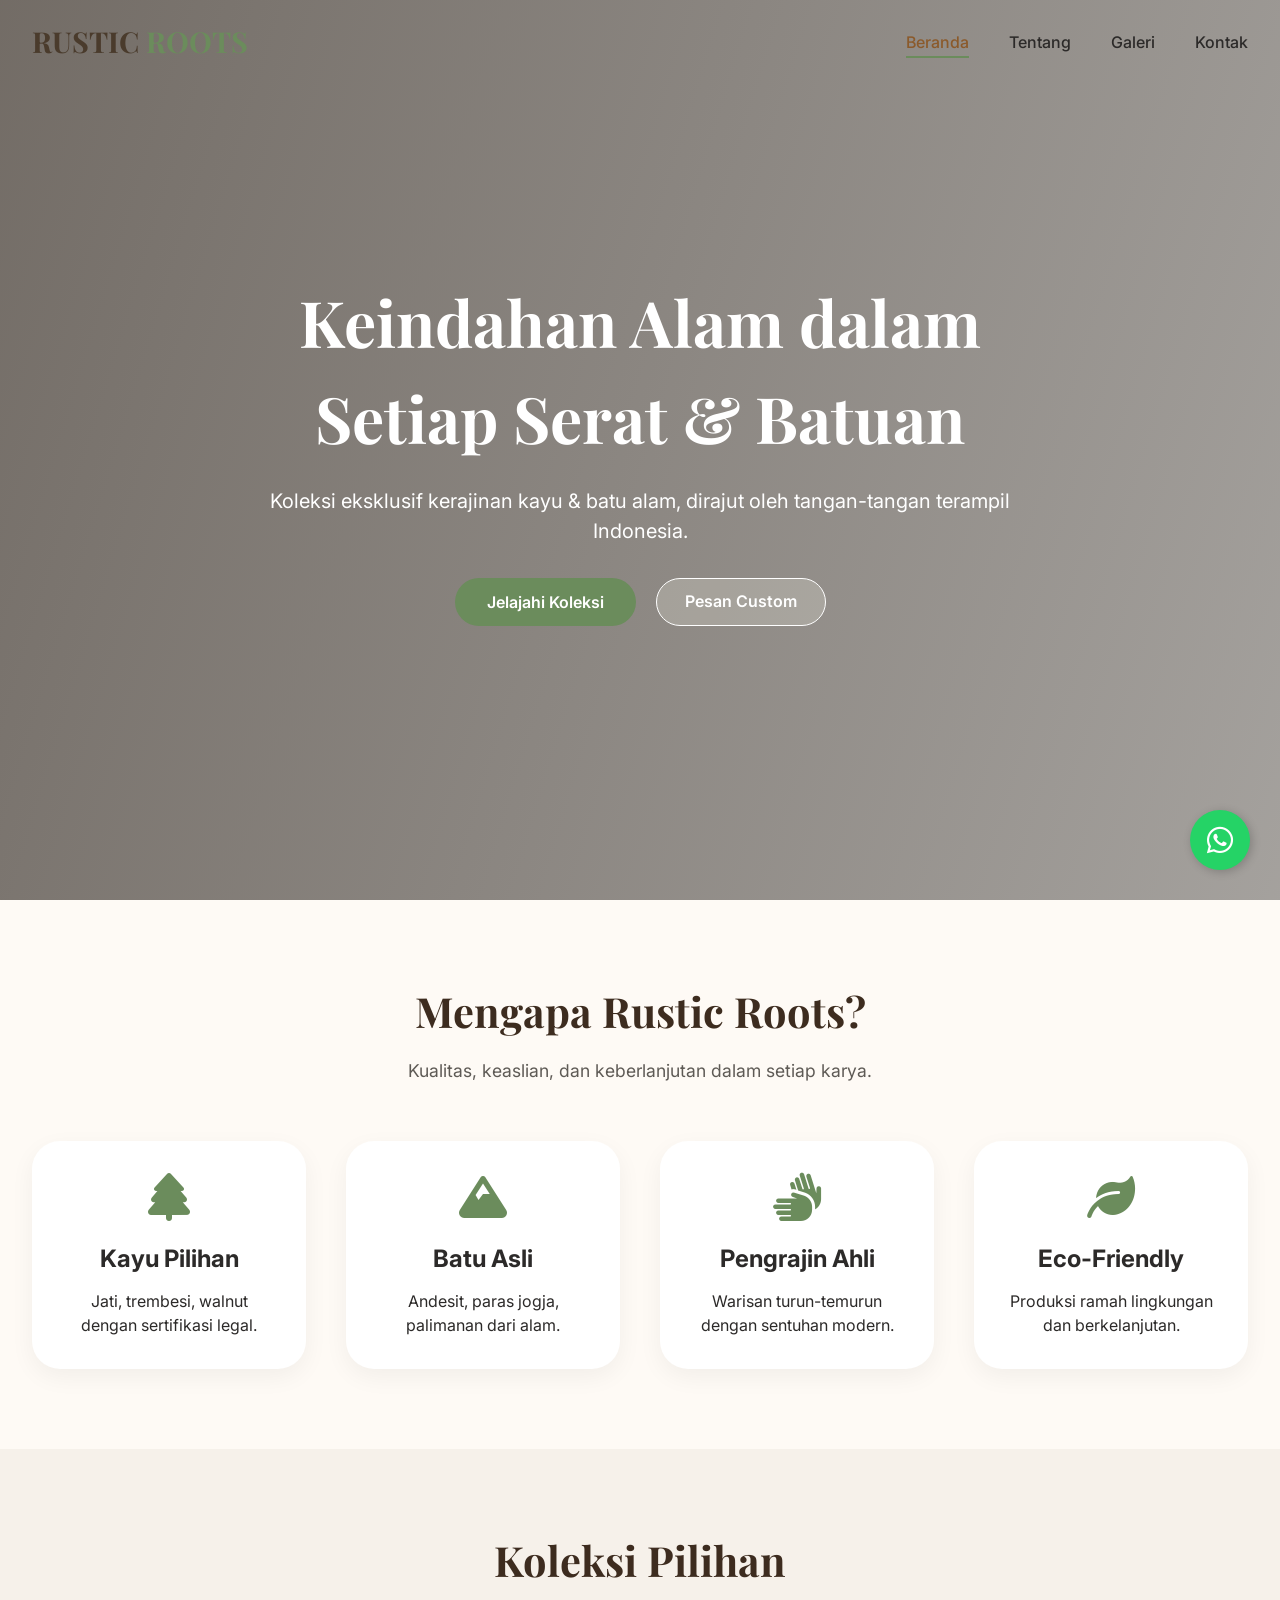
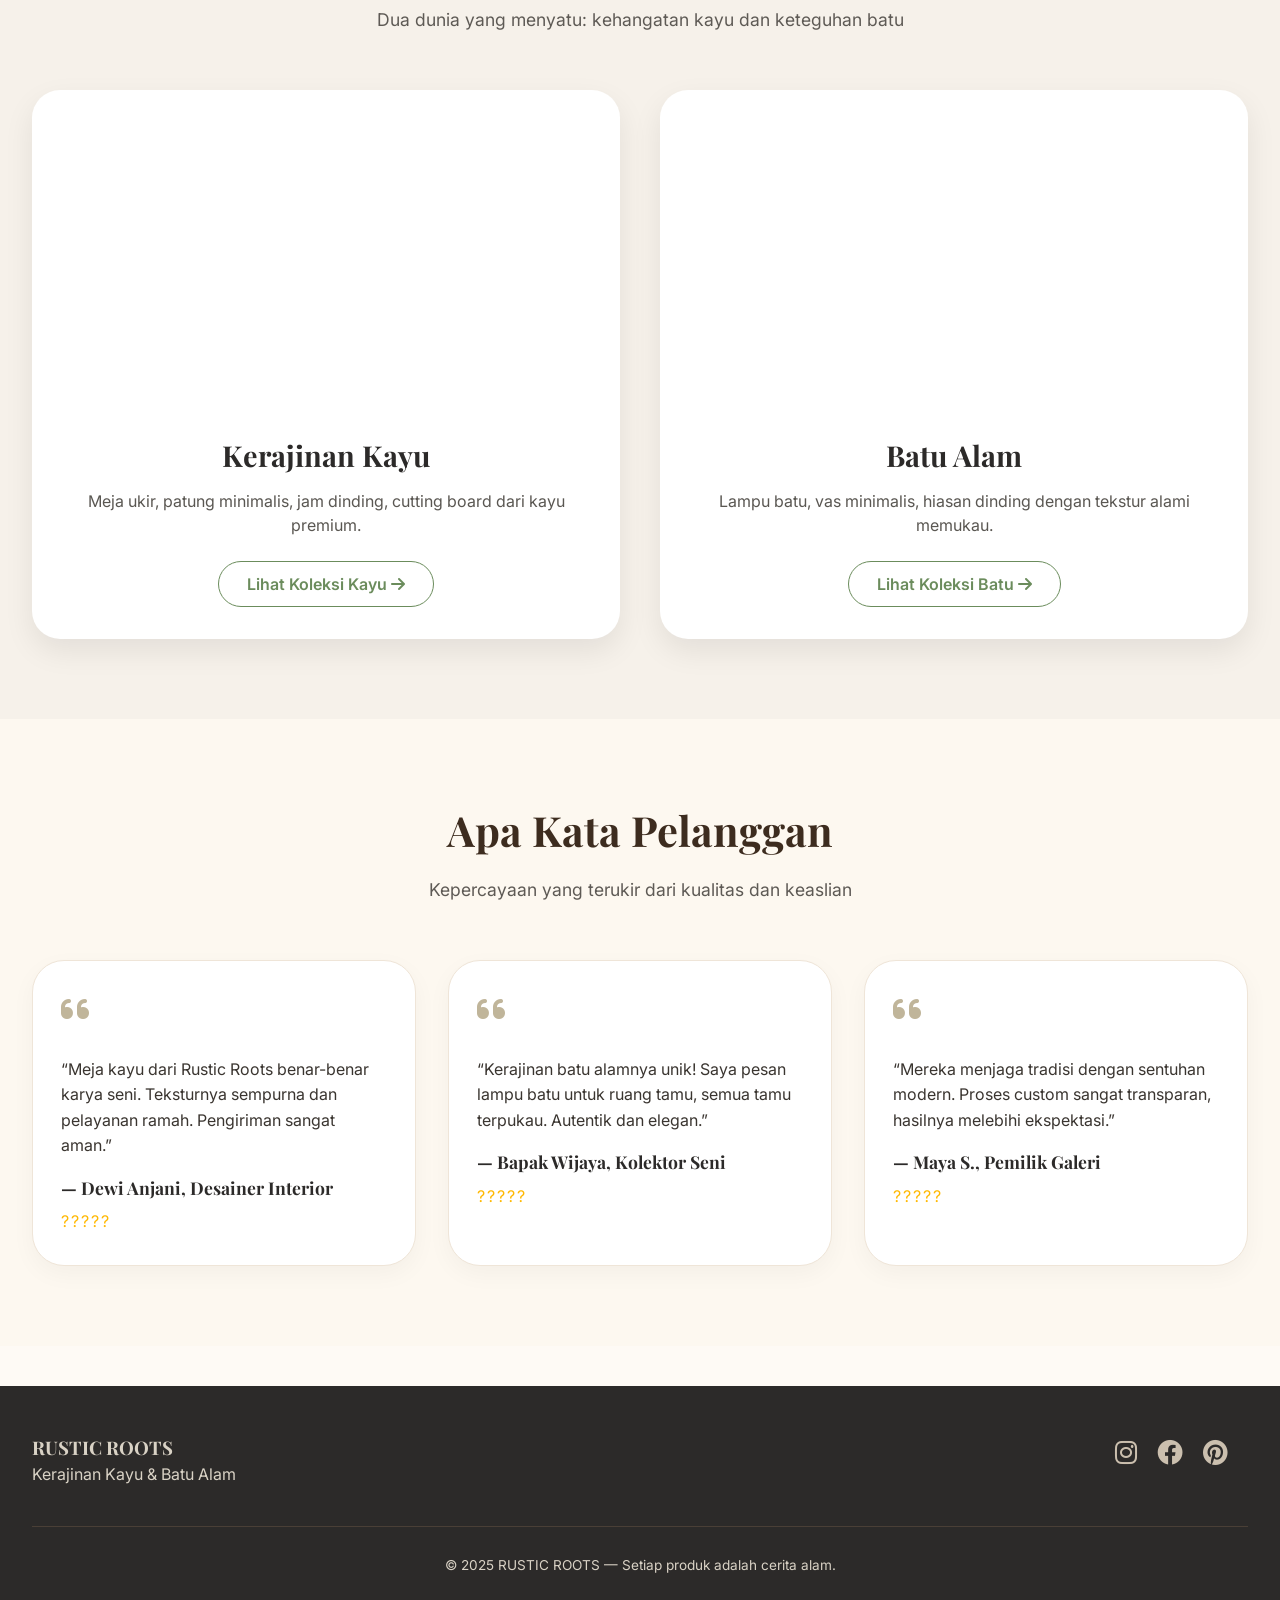
==== index.html @ 2cf9c10c "Add files via upload" ====
<!DOCTYPE html>
<html lang="id">
<head>
    <meta charset="UTF-8">
    <meta name="viewport" content="width=device-width, initial-scale=1.0">
    <title>Rustic Roots | Beranda</title>
    <link href="https://fonts.googleapis.com/css2?family=Inter:wght@300;400;500;600;700&family=Playfair+Display:wght@400;500;600;700;800&display=swap" rel="stylesheet">
    <link rel="stylesheet" href="https://cdnjs.cloudflare.com/ajax/libs/font-awesome/6.0.0-beta3/css/all.min.css">
    <link rel="stylesheet" href="style.css">
</head>
<body>
<nav class="navbar" id="navbar">
    <div class="nav-container">
        <a href="index.html" class="logo">RUSTIC <span>ROOTS</span></a>
        <div class="menu-toggle" id="menuToggle"><i class="fas fa-bars"></i></div>
        <ul class="nav-links" id="navLinks">
            <li><a href="index.html">Beranda</a></li>
            <li><a href="tentang.html">Tentang</a></li>
            <li><a href="galeri.html">Galeri</a></li>
            <li><a href="kontak.html">Kontak</a></li>
        </ul>
    </div>
</nav>

<section class="hero" style="min-height:100vh; background:linear-gradient(107deg, rgba(40,32,25,0.65) 0%, rgba(30,28,26,0.4) 100%), url('https://images.unsplash.com/photo-1603569283847-aa295f0d016a?q=80&w=2070&auto=format') center/cover no-repeat; display:flex; align-items:center; text-align:center;">
    <div class="hero-content" style="max-width:780px; margin:0 auto; color:white;">
        <h1 style="font-size:4rem; margin-bottom:20px; font-family:'Playfair Display',serif;">Keindahan Alam dalam Setiap Serat & Batuan</h1>
        <p style="font-size:1.25rem; margin-bottom:32px;">Koleksi eksklusif kerajinan kayu & batu alam, dirajut oleh tangan-tangan terampil Indonesia.</p>
        <div class="hero-buttons" style="display:flex; gap:20px; justify-content:center; flex-wrap:wrap;">
            <a href="#kategori" class="btn-primary">Jelajahi Koleksi</a>
            <a href="kontak.html" class="btn-outline" style="background:rgba(255,255,240,0.2); color:white; border-color:white;">Pesan Custom</a>
        </div>
    </div>
</section>

<section class="feature-section" style="padding:80px 0;">
    <div class="container">
        <h2 class="section-title">Mengapa Rustic Roots?</h2>
        <p class="section-sub">Kualitas, keaslian, dan keberlanjutan dalam setiap karya.</p>
        <div class="feature-grid">
            <div class="feature-card"><i class="fas fa-tree"></i><h3>Kayu Pilihan</h3><p>Jati, trembesi, walnut dengan sertifikasi legal.</p></div>
            <div class="feature-card"><i class="fas fa-mountain"></i><h3>Batu Asli</h3><p>Andesit, paras jogja, palimanan dari alam.</p></div>
            <div class="feature-card"><i class="fas fa-hands"></i><h3>Pengrajin Ahli</h3><p>Warisan turun-temurun dengan sentuhan modern.</p></div>
            <div class="feature-card"><i class="fas fa-leaf"></i><h3>Eco-Friendly</h3><p>Produksi ramah lingkungan dan berkelanjutan.</p></div>
        </div>
    </div>
</section>

<section id="kategori" style="padding:80px 0; background:#F6F1EA;">
    <div class="container">
        <h2 class="section-title">Koleksi Pilihan</h2>
        <p class="section-sub">Dua dunia yang menyatu: kehangatan kayu dan keteguhan batu</p>
        <div class="category-grid-home">
            <div class="category-card-home">
                <div class="category-img" style="background-image:url('https://images.unsplash.com/photo-1618221195710-dd6b41faaea6?q=80&w=2000&auto=format');"></div>
                <h3>Kerajinan Kayu</h3>
                <p>Meja ukir, patung minimalis, jam dinding, cutting board dari kayu premium.</p>
                <a href="kayu.html" class="btn-outline">Lihat Koleksi Kayu <i class="fas fa-arrow-right"></i></a>
            </div>
            <div class="category-card-home">
                <div class="category-img" style="background-image:url('https://images.unsplash.com/photo-1602246880819-36ed7e1e55d0?q=80&w=1974&auto=format');"></div>
                <h3>Batu Alam</h3>
                <p>Lampu batu, vas minimalis, hiasan dinding dengan tekstur alami memukau.</p>
                <a href="batu.html" class="btn-outline">Lihat Koleksi Batu <i class="fas fa-arrow-right"></i></a>
            </div>
        </div>
    </div>
</section>

<!-- Testimoni Section -->
<section class="testimoni-section">
    <div class="container">
        <h2 class="section-title">Apa Kata Pelanggan</h2>
        <p class="section-sub">Kepercayaan yang terukir dari kualitas dan keaslian</p>
        <div class="testimoni-grid">
            <div class="testimoni-card">
                <i class="fas fa-quote-left"></i>
                <p class="testimoni-text">“Meja kayu dari Rustic Roots benar-benar karya seni. Teksturnya sempurna dan pelayanan ramah. Pengiriman sangat aman.”</p>
                <div class="testimoni-name">— Dewi Anjani, Desainer Interior</div>
                <div class="rating">?????</div>
            </div>
            <div class="testimoni-card">
                <i class="fas fa-quote-left"></i>
                <p class="testimoni-text">“Kerajinan batu alamnya unik! Saya pesan lampu batu untuk ruang tamu, semua tamu terpukau. Autentik dan elegan.”</p>
                <div class="testimoni-name">— Bapak Wijaya, Kolektor Seni</div>
                <div class="rating">?????</div>
            </div>
            <div class="testimoni-card">
                <i class="fas fa-quote-left"></i>
                <p class="testimoni-text">“Mereka menjaga tradisi dengan sentuhan modern. Proses custom sangat transparan, hasilnya melebihi ekspektasi.”</p>
                <div class="testimoni-name">— Maya S., Pemilik Galeri</div>
                <div class="rating">?????</div>
            </div>
        </div>
    </div>
</section>

<footer>
    <div class="container">
        <div class="footer-content">
            <div><h3 style="font-family:'Playfair Display';">RUSTIC ROOTS</h3><p>Kerajinan Kayu & Batu Alam</p></div>
            <div class="social-links"><a href="#"><i class="fab fa-instagram"></i></a><a href="#"><i class="fab fa-facebook"></i></a><a href="#"><i class="fab fa-pinterest"></i></a></div>
        </div>
        <div class="copyright">&copy; 2025 RUSTIC ROOTS — Setiap produk adalah cerita alam.</div>
    </div>
</footer>

<script src="script.js"></script>
</body>
</html>
---- style.css ----
/* style.css - Rustic Roots */
* {
    margin: 0;
    padding: 0;
    box-sizing: border-box;
}

body {
    font-family: 'Inter', sans-serif;
    background-color: #FEFAF5;
    color: #2C2A29;
    line-height: 1.5;
}

.container {
    max-width: 1280px;
    margin: 0 auto;
    padding: 0 32px;
}

/* Navbar */
.navbar {
    position: fixed;
    top: 0;
    left: 0;
    width: 100%;
    z-index: 1000;
    padding: 20px 32px;
    transition: all 0.4s ease;
    background: transparent;
}

.navbar.scrolled {
    background: rgba(255, 250, 240, 0.95);
    backdrop-filter: blur(8px);
    padding: 14px 32px;
    box-shadow: 0 8px 20px rgba(0, 0, 0, 0.05);
}

.nav-container {
    max-width: 1280px;
    margin: 0 auto;
    display: flex;
    justify-content: space-between;
    align-items: center;
}

.logo {
    font-size: 1.8rem;
    font-weight: 700;
    color: #4A3B2C;
    text-decoration: none;
    font-family: 'Playfair Display', serif;
}

.logo span {
    color: #6B8C5C;
}

.nav-links {
    display: flex;
    gap: 2.5rem;
    list-style: none;
}

.nav-links a {
    text-decoration: none;
    font-weight: 500;
    color: #2C2A29;
    transition: 0.2s;
}

.nav-links a:hover,
.nav-links a.active {
    color: #8B5A2B;
    border-bottom: 2px solid #6B8C5C;
    padding-bottom: 4px;
}

.menu-toggle {
    display: none;
    font-size: 1.8rem;
    cursor: pointer;
    color: #4A3B2C;
}

/* Buttons */
.btn-primary {
    display: inline-block;
    background-color: #6B8C5C;
    color: white;
    padding: 12px 32px;
    border-radius: 40px;
    text-decoration: none;
    font-weight: 600;
    transition: all 0.3s;
    border: none;
    cursor: pointer;
    font-family: 'Inter', sans-serif;
}

.btn-primary:hover {
    background-color: #557A46;
    transform: translateY(-3px);
    box-shadow: 0 12px 20px rgba(107, 140, 92, 0.25);
}

.btn-outline {
    background: transparent;
    border: 1.5px solid #6B8C5C;
    color: #6B8C5C;
    padding: 10px 28px;
    border-radius: 40px;
    text-decoration: none;
    font-weight: 600;
    transition: 0.3s;
    display: inline-block;
    cursor: pointer;
}

.btn-outline:hover {
    background: #6B8C5C;
    color: white;
}

/* Page Header */
.page-header {
    padding: 160px 0 60px;
    background: linear-gradient(135deg, #4A3B2C20, #6B8C5C20), var(--bg-img, url('https://images.unsplash.com/photo-1583847268964-b28dc8f51f92?q=80&w=1974&auto=format')) center/cover;
    text-align: center;
}

.page-header h1 {
    font-size: 3.5rem;
    font-family: 'Playfair Display', serif;
    color: #3D2C1F;
    margin-bottom: 16px;
}

.page-header p {
    font-size: 1.1rem;
    color: #5E5A55;
}

/* Breadcrumb */
.breadcrumb {
    background: #F6F1EA;
    padding: 12px 0;
    font-size: 0.85rem;
    margin-top: 80px;
}

.breadcrumb a {
    color: #6B8C5C;
    text-decoration: none;
}

.breadcrumb span {
    color: #8B5A2B;
}

/* Section Titles */
.section-title {
    font-size: 2.6rem;
    text-align: center;
    margin-bottom: 16px;
    color: #3D2C1F;
    font-family: 'Playfair Display', serif;
}

.section-sub {
    text-align: center;
    max-width: 680px;
    margin: 0 auto 56px auto;
    color: #5E5A55;
    font-size: 1.1rem;
}

/* Feature Grid (Home) */
.feature-grid {
    display: flex;
    gap: 40px;
    flex-wrap: wrap;
    justify-content: center;
    margin-top: 48px;
}

.feature-card {
    background: white;
    border-radius: 28px;
    padding: 32px;
    flex: 1;
    min-width: 220px;
    box-shadow: 0 8px 24px rgba(0, 0, 0, 0.05);
    transition: 0.3s;
    text-align: center;
}

.feature-card:hover {
    transform: translateY(-8px);
}

.feature-card i {
    font-size: 3rem;
    color: #6B8C5C;
    margin-bottom: 20px;
}

.feature-card h3 {
    font-size: 1.5rem;
    margin-bottom: 12px;
}

/* Category Cards (di home) */
.category-grid-home {
    display: flex;
    gap: 40px;
    flex-wrap: wrap;
    justify-content: center;
    margin-top: 40px;
}

.category-card-home {
    background: white;
    border-radius: 28px;
    overflow: hidden;
    flex: 1;
    min-width: 280px;
    box-shadow: 0 12px 30px rgba(0, 0, 0, 0.08);
    transition: 0.35s;
    text-align: center;
}

.category-card-home:hover {
    transform: translateY(-10px);
}

.category-img {
    height: 320px;
    background-size: cover;
    background-position: center;
}

.category-card-home h3 {
    font-size: 1.8rem;
    margin: 24px 0 12px;
    font-family: 'Playfair Display', serif;
}

.category-card-home p {
    padding: 0 24px;
    color: #5a5752;
}

.category-card-home .btn-outline {
    margin: 24px 24px 32px;
}

/* Product Grid (kayu.html & batu.html) */
.product-grid {
    display: grid;
    grid-template-columns: repeat(auto-fill, minmax(300px, 1fr));
    gap: 40px;
    padding: 60px 0;
}

.product-card {
    background: white;
    border-radius: 28px;
    overflow: hidden;
    box-shadow: 0 12px 28px rgba(0, 0, 0, 0.08);
    transition: 0.3s;
}

.product-card:hover {
    transform: translateY(-8px);
    box-shadow: 0 24px 40px rgba(0, 0, 0, 0.12);
}

.product-img {
    height: 280px;
    background-size: cover;
    background-position: center;
}

.product-info {
    padding: 24px;
}

.product-info h3 {
    font-size: 1.6rem;
    margin-bottom: 12px;
    font-family: 'Playfair Display', serif;
}

.product-price {
    color: #6B8C5C;
    font-weight: 700;
    font-size: 1.2rem;
    margin: 12px 0;
}

/* Modal Gallery */
.modal {
    display: none;
    position: fixed;
    z-index: 2000;
    left: 0;
    top: 0;
    width: 100%;
    height: 100%;
    overflow: auto;
    background-color: rgba(0, 0, 0, 0.8);
    backdrop-filter: blur(4px);
    align-items: center;
    justify-content: center;
}

.modal-content {
    background-color: #FEFAF5;
    margin: 5% auto;
    padding: 0;
    width: 90%;
    max-width: 1000px;
    border-radius: 32px;
    box-shadow: 0 30px 40px rgba(0, 0, 0, 0.3);
    animation: fadeInUp 0.3s ease;
    overflow: hidden;
}

@keyframes fadeInUp {
    from {
        opacity: 0;
        transform: translateY(30px);
    }
    to {
        opacity: 1;
        transform: translateY(0);
    }
}

.modal-header {
    background: #6B8C5C;
    color: white;
    padding: 20px 28px;
    display: flex;
    justify-content: space-between;
    align-items: center;
}

.modal-header h2 {
    font-family: 'Playfair Display', serif;
    font-size: 1.8rem;
}

.close-modal {
    font-size: 2rem;
    font-weight: bold;
    cursor: pointer;
    transition: 0.2s;
}

.close-modal:hover {
    color: #2C2A29;
}

.modal-body {
    display: flex;
    flex-wrap: wrap;
    gap: 28px;
    padding: 28px;
}

.modal-gallery {
    flex: 1.2;
    min-width: 260px;
}

.main-image {
    width: 100%;
    height: 320px;
    object-fit: cover;
    border-radius: 20px;
    box-shadow: 0 4px 12px rgba(0, 0, 0, 0.1);
    margin-bottom: 16px;
}

.thumbnail-list {
    display: flex;
    gap: 12px;
    flex-wrap: wrap;
}

.thumbnail {
    width: 80px;
    height: 80px;
    object-fit: cover;
    border-radius: 12px;
    cursor: pointer;
    opacity: 0.7;
    transition: 0.2s;
    border: 2px solid transparent;
}

.thumbnail:hover,
.thumbnail.active {
    opacity: 1;
    border-color: #6B8C5C;
    transform: scale(1.02);
}

.modal-detail {
    flex: 1;
}

.modal-detail h3 {
    font-size: 1.8rem;
    margin-bottom: 12px;
    color: #3D2C1F;
}

.modal-detail .price {
    font-size: 1.6rem;
    font-weight: 700;
    color: #6B8C5C;
    margin: 16px 0;
}

.modal-detail p {
    margin: 12px 0;
    line-height: 1.6;
    color: #3e3a36;
}

.modal-footer {
    padding: 20px 28px;
    background: #F6F1EA;
    display: flex;
    justify-content: flex-end;
    gap: 16px;
    flex-wrap: wrap;
}

/* Galeri Page */
.gallery-grid {
    display: grid;
    grid-template-columns: repeat(auto-fill, minmax(300px, 1fr));
    gap: 30px;
    padding: 60px 0;
}

.gallery-item {
    background: white;
    border-radius: 24px;
    overflow: hidden;
    box-shadow: 0 8px 20px rgba(0, 0, 0, 0.08);
    transition: 0.3s;
    cursor: pointer;
}

.gallery-item:hover {
    transform: translateY(-8px);
}

.gallery-item img {
    width: 100%;
    height: 280px;
    object-fit: cover;
    transition: 0.4s;
}

.gallery-item:hover img {
    transform: scale(1.02);
}

.gallery-caption {
    padding: 16px;
    text-align: center;
    font-weight: 500;
    background: white;
}

/* Lightbox untuk Galeri */
.lightbox {
    display: none;
    position: fixed;
    z-index: 3000;
    left: 0;
    top: 0;
    width: 100%;
    height: 100%;
    background-color: rgba(0, 0, 0, 0.9);
    justify-content: center;
    align-items: center;
    flex-direction: column;
}

.lightbox.active {
    display: flex;
}

.lightbox-img {
    max-width: 90%;
    max-height: 80%;
    border-radius: 16px;
}

.close-lightbox {
    position: absolute;
    top: 20px;
    right: 40px;
    color: white;
    font-size: 3rem;
    cursor: pointer;
}

/* Contact Page */
.contact-wrapper {
    display: flex;
    gap: 48px;
    flex-wrap: wrap;
    background: #FFFFFFCC;
    border-radius: 40px;
    padding: 40px;
    box-shadow: 0 12px 28px rgba(0, 0, 0, 0.04);
    margin: 40px 0;
}

.contact-form,
.contact-info {
    flex: 1;
}

.form-group input,
.form-group textarea {
    width: 100%;
    padding: 14px 18px;
    border: 1px solid #DDD2C2;
    border-radius: 28px;
    background: #FEFCF8;
    margin-bottom: 20px;
    font-family: 'Inter', sans-serif;
}

.form-group input:focus,
.form-group textarea:focus {
    outline: none;
    border-color: #8B5A2B;
    box-shadow: 0 0 0 2px rgba(107, 140, 92, 0.2);
}

.info-detail {
    margin: 24px 0;
    display: flex;
    align-items: center;
    gap: 14px;
}

.info-detail i {
    width: 36px;
    color: #6B8C5C;
    font-size: 1.4rem;
}

.map-container {
    margin-top: 28px;
    border-radius: 28px;
    overflow: hidden;
    box-shadow: 0 6px 14px rgba(0, 0, 0, 0.1);
}

.wa-link {
    display: inline-flex;
    align-items: center;
    gap: 12px;
    background: #25D366;
    color: white;
    padding: 12px 24px;
    border-radius: 50px;
    text-decoration: none;
    font-weight: 600;
    margin-top: 20px;
}

/* Footer */
footer {
    background: #2C2A29;
    color: #D9D2C5;
    padding: 48px 0 24px;
    margin-top: 40px;
}

.footer-content {
    display: flex;
    justify-content: space-between;
    flex-wrap: wrap;
    margin-bottom: 40px;
}

.social-links a {
    color: #CBBFAE;
    font-size: 1.6rem;
    margin-right: 20px;
    transition: 0.2s;
}

.social-links a:hover {
    color: #6B8C5C;
}

.copyright {
    text-align: center;
    border-top: 1px solid #4A3F36;
    padding-top: 28px;
    font-size: 0.85rem;
}

/* Floating WhatsApp & Back to Top */
.whatsapp-float {
    position: fixed;
    bottom: 30px;
    right: 30px;
    background-color: #25D366;
    color: white;
    width: 60px;
    height: 60px;
    border-radius: 50%;
    text-align: center;
    font-size: 30px;
    box-shadow: 2px 2px 10px rgba(0,0,0,0.2);
    z-index: 1000;
    display: flex;
    align-items: center;
    justify-content: center;
    transition: all 0.3s;
    text-decoration: none;
}
.whatsapp-float:hover {
    transform: scale(1.1);
    background-color: #128C7E;
    color: white;
}

.back-to-top {
    position: fixed;
    bottom: 110px;
    right: 30px;
    background-color: #6B8C5C;
    color: white;
    width: 50px;
    height: 50px;
    border-radius: 50%;
    text-align: center;
    font-size: 24px;
    line-height: 50px;
    cursor: pointer;
    z-index: 1000;
    opacity: 0;
    visibility: hidden;
    transition: all 0.3s;
    box-shadow: 0 2px 10px rgba(0,0,0,0.1);
    text-decoration: none;
}
.back-to-top.show {
    opacity: 1;
    visibility: visible;
}
.back-to-top:hover {
    background-color: #557A46;
    transform: translateY(-3px);
}

/* Filter Section */
.filter-section {
    background: white;
    padding: 20px 24px;
    border-radius: 40px;
    margin: 30px 0 0;
    box-shadow: 0 4px 12px rgba(0,0,0,0.05);
    display: flex;
    flex-wrap: wrap;
    gap: 20px;
    align-items: center;
    justify-content: space-between;
}
.filter-group {
    display: flex;
    gap: 15px;
    flex-wrap: wrap;
    align-items: center;
}
.filter-group input, .filter-group select {
    padding: 10px 16px;
    border: 1px solid #DDD2C2;
    border-radius: 40px;
    font-family: 'Inter', sans-serif;
    background: #FEFAF5;
}
.filter-group input:focus, .filter-group select:focus {
    outline: none;
    border-color: #6B8C5C;
}
.search-box {
    display: flex;
    gap: 10px;
}
.search-box input {
    width: 250px;
}
.filter-reset {
    background: transparent;
    border: 1px solid #DDD2C2;
    cursor: pointer;
}
.filter-reset:hover {
    background: #F6F1EA;
}

/* Testimoni Section */
.testimoni-section {
    background: #FDF8F0;
    padding: 80px 0;
}
.testimoni-grid {
    display: flex;
    gap: 32px;
    flex-wrap: wrap;
    justify-content: center;
}
.testimoni-card {
    background: white;
    border-radius: 32px;
    padding: 32px 28px;
    flex: 1;
    min-width: 260px;
    box-shadow: 0 8px 24px rgba(0,0,0,0.04);
    border: 1px solid #EFE5D8;
    transition: 0.3s;
}
.testimoni-card:hover {
    transform: translateY(-5px);
}
.testimoni-card i.fa-quote-left {
    color: #C0B59A;
    font-size: 2rem;
    margin-bottom: 16px;
    display: inline-block;
}
.testimoni-text {
    font-style: normal;
    color: #3A3530;
    margin: 16px 0;
    line-height: 1.6;
}
.testimoni-name {
    font-weight: 700;
    margin-top: 16px;
    font-size: 1.1rem;
    font-family: 'Playfair Display', serif;
}
.rating {
    color: #FFB800;
    margin-top: 8px;
    letter-spacing: 2px;
}

/* Responsive */
@media (max-width: 768px) {
    .menu-toggle {
        display: block;
    }

    .nav-links {
        position: fixed;
        top: 70px;
        left: -100%;
        width: 80%;
        height: calc(100vh - 70px);
        background: #FEFAF5;
        flex-direction: column;
        align-items: center;
        padding: 40px;
        transition: left 0.3s;
        gap: 2rem;
        z-index: 999;
    }

    .nav-links.active {
        left: 0;
    }

    .page-header h1 {
        font-size: 2.5rem;
    }

    .section-title {
        font-size: 2rem;
    }

    .modal-body {
        flex-direction: column;
    }

    .main-image {
        height: 240px;
    }

    .thumbnail {
        width: 60px;
        height: 60px;
    }

    .contact-wrapper {
        flex-direction: column;
    }
    
    .filter-section {
        flex-direction: column;
        align-items: stretch;
    }
    .search-box input {
        width: 100%;
    }
}
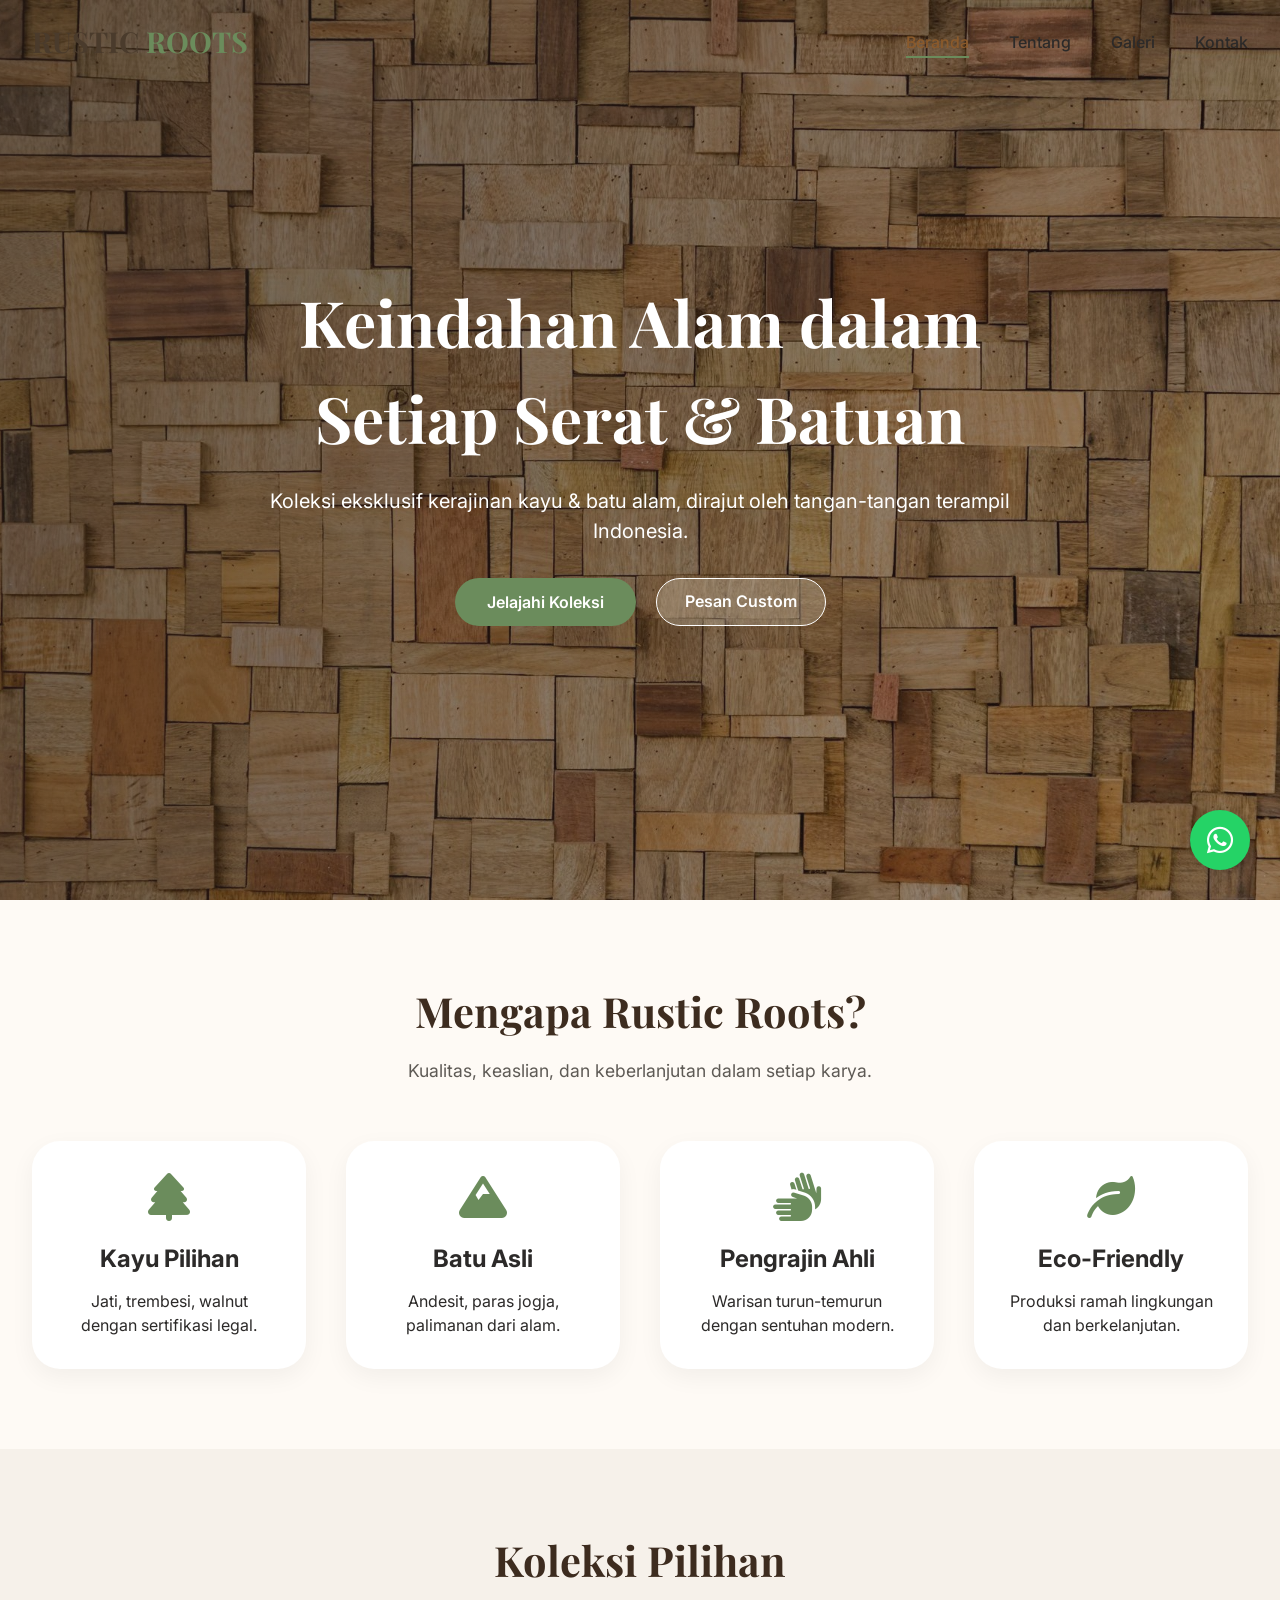
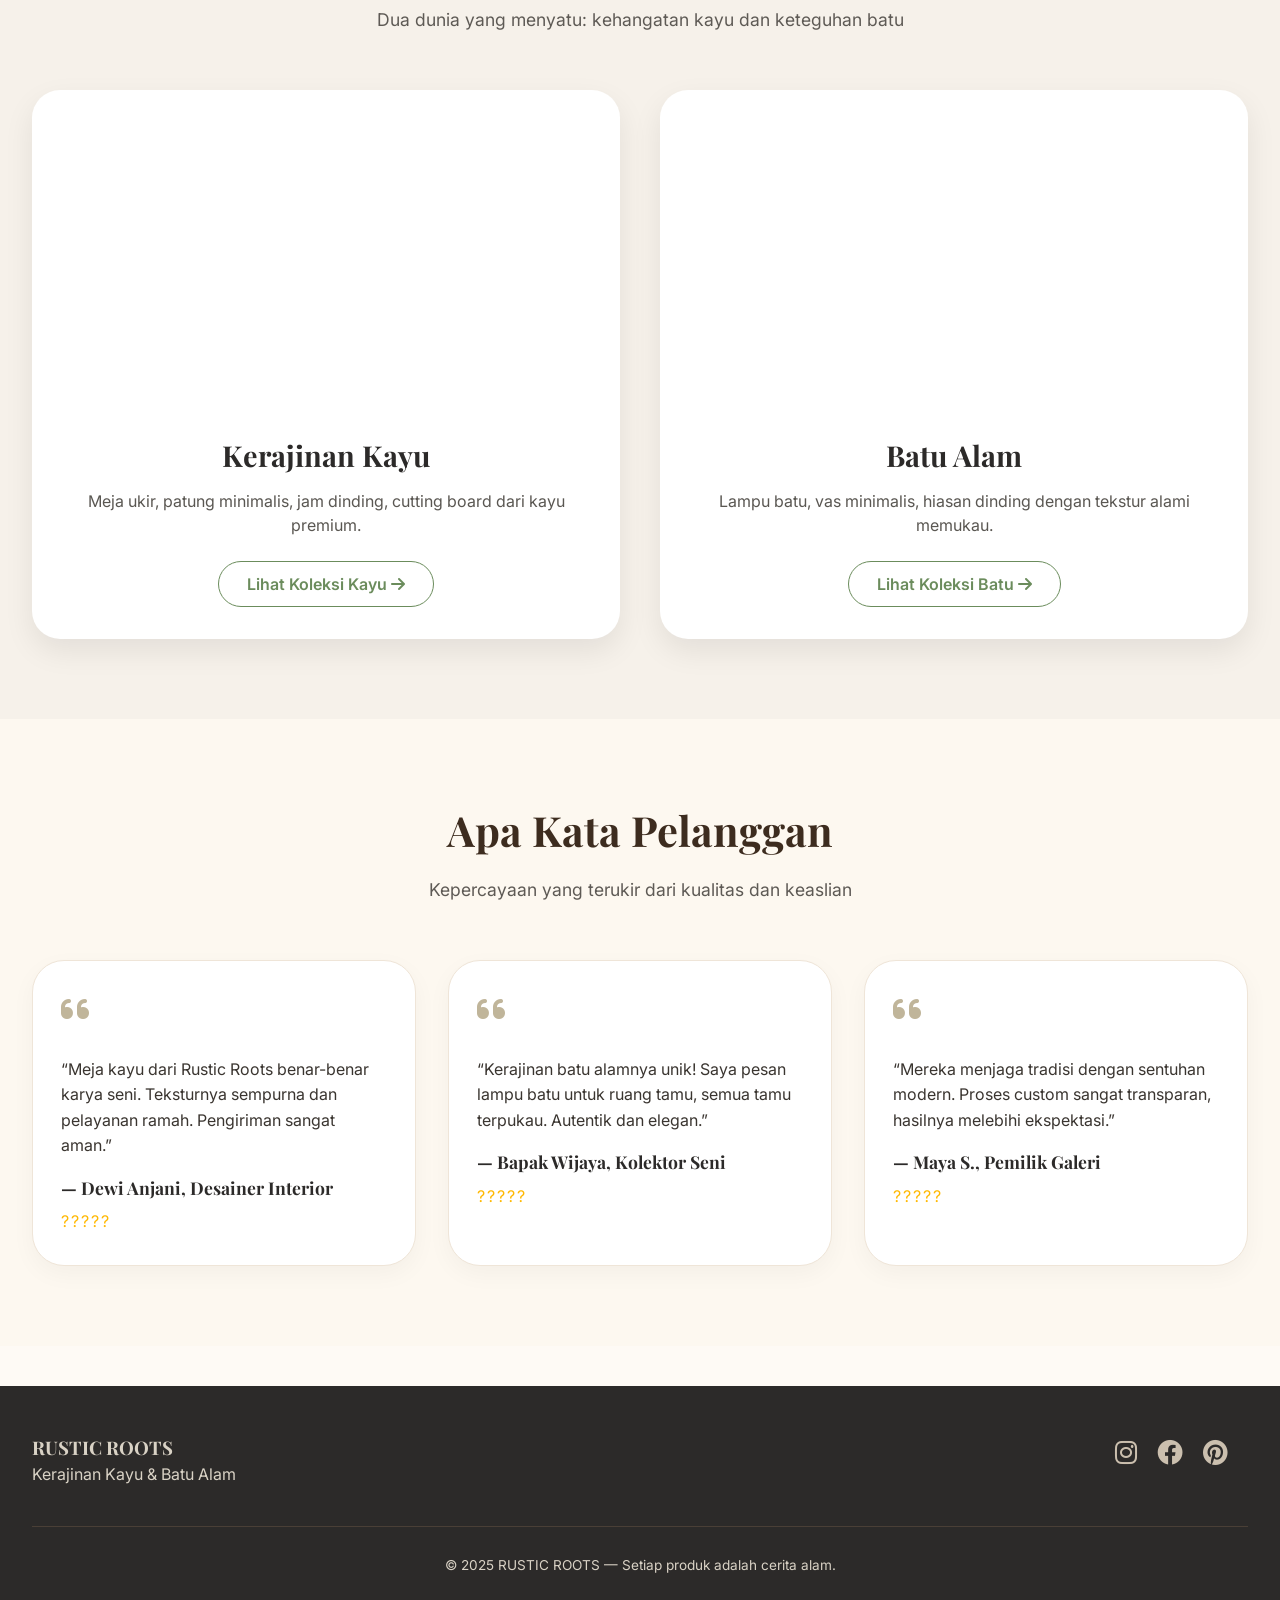
==== commit 626be35e: "Update hero section background image in index.html" ====
--- a/index.html
+++ b/index.html
@@ -22,7 +22,7 @@
     </div>
 </nav>
 
-<section class="hero" style="min-height:100vh; background:linear-gradient(107deg, rgba(40,32,25,0.65) 0%, rgba(30,28,26,0.4) 100%), url('https://images.unsplash.com/photo-1603569283847-aa295f0d016a?q=80&w=2070&auto=format') center/cover no-repeat; display:flex; align-items:center; text-align:center;">
+<section class="hero" style="min-height:100vh; background:linear-gradient(107deg, rgba(40,32,25,0.65) 0%, rgba(30,28,26,0.4) 100%), url('images/umum/hero-bg.webp') center/cover no-repeat; display:flex; align-items:center; text-align:center;">
     <div class="hero-content" style="max-width:780px; margin:0 auto; color:white;">
         <h1 style="font-size:4rem; margin-bottom:20px; font-family:'Playfair Display',serif;">Keindahan Alam dalam Setiap Serat & Batuan</h1>
         <p style="font-size:1.25rem; margin-bottom:32px;">Koleksi eksklusif kerajinan kayu & batu alam, dirajut oleh tangan-tangan terampil Indonesia.</p>
@@ -107,4 +107,4 @@
 
 <script src="script.js"></script>
 </body>
-</html>+</html>
